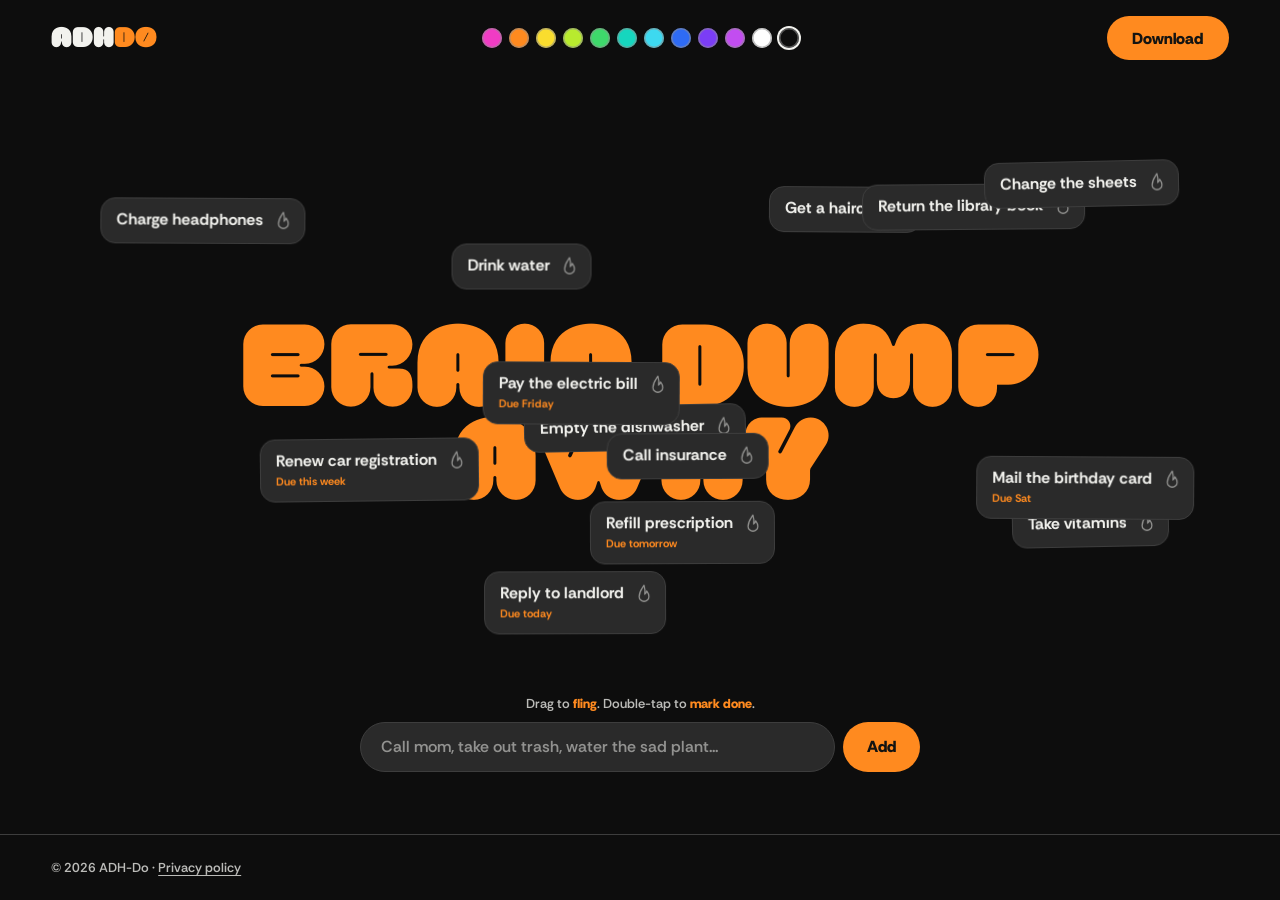
==== index.html @ 982f2836 "Add files via upload" ====
<!doctype html><html lang="en"><head><meta charset="utf-8"><meta name="viewport" content="width=device-width, initial-scale=1, maximum-scale=1"><title>ADH-Do. Your brain, floating by</title><meta name="description" content="the to-do app for brains that don't. Tap a task to do it, fling the rest, add your own."><link rel="preconnect" href="https://fonts.googleapis.com"><link rel="preconnect" href="https://fonts.gstatic.com" crossorigin><link href="https://fonts.googleapis.com/css2?family=Rethink+Sans:wght@500;600;700;800&display=swap" rel="stylesheet"><style>
:root{
  /* vocabulary */
  --c-magenta:#F03CC4;
  --c-gold:#FADD2E;
  --c-teal:#16D6BE;
  --c-lime:#B8EB2E;
  --c-aqua:#3DD9F0;
  --c-blue:#2E6BF5;
  --c-tangerine:#FF8A1F;
  --c-violet:#7B3DF5;
  --c-green:#3ED96B;
  --c-orchid:#C24DF0;
  --c-white:#FFFFFF;
  --c-black:#0D0D0D;
  /* base inks: the deep tone of each base hue (light ink = dark base) */
  --ink-magenta:#5A0E47;
  --ink-tangerine:#5C2E05;
  --ink-gold:#5C4D05;
  --ink-lime:#3D5208;
  --ink-green:#0C4A21;
  --ink-teal:#07473F;
  --ink-aqua:#0A4854;
  --ink-blue:#EAF0FF;
  --ink-violet:#F0EAFF;
  --ink-orchid:#43105E;
  --ink-white:#191917;
  --ink-black:#F2F2EE;
  /* fixed */
  --on-accent-dark:#141412;
  --on-accent-light:#F5F5F0;
  --urgent-on-dark:#FF9A6A;
  --urgent-on-light:#D96A3B;
}

@font-face{font-family:'Roena';src:url([data-uri]) format('woff2');font-weight:400;font-display:swap}
:root{
  --base:#0C0C0C; --text:#F2F2EE; --card:#131312; --muted:#84847F; --faint:#5C5C58;
  --line:#232322; --accent:#B287E0; --accent-ink:#141412;
  --tag-quick:#6CC7C7; --tag-money:#F5C16C; --tag-life:#B8C76C; --tag-someday:#C787DE; --tag-health:#F5A6C7;
  --roena:'Roena',system-ui,sans-serif; --sans:'Rethink Sans',system-ui,sans-serif;
  --edge:clamp(16px,4vw,54px);
}
*{box-sizing:border-box;margin:0;padding:0}
html{scroll-behavior:smooth}
body{font-family:var(--sans);background:var(--base);color:var(--text);-webkit-font-smoothing:antialiased;
  transition:background .45s ease,color .45s ease;overflow-x:hidden}
a{color:inherit;text-decoration:none}
button{font-family:inherit;cursor:pointer}
.roena{font-family:var(--roena);line-height:.84;letter-spacing:.005em}

/* nav */
nav{position:sticky;top:0;z-index:60;background:var(--base);transition:background .45s ease;
  display:flex;align-items:center;gap:12px;padding:13px var(--edge);border-bottom:1px solid var(--line)}
.bar-left{flex:1 1 0;display:flex;justify-content:flex-start;min-width:0}
.wm{font-family:var(--roena);font-size:clamp(24px,3vw,30px);color:var(--text);line-height:1}
.wm .do{color:var(--accent)}
.navlink{font-weight:700;font-size:15px;color:var(--text);opacity:.62;transition:opacity .15s,color .15s}
.navlink:hover{opacity:1}
.navlink.active{opacity:1;color:var(--accent)}
.nav-right{flex:1 1 0;display:flex;align-items:center;gap:14px;justify-content:flex-end}
#themebar{flex:0 0 auto;display:flex;align-items:center;gap:7px;flex-wrap:wrap;justify-content:center}
.swatch{width:20px;height:20px;border-radius:50%;border:none;position:relative;padding:0;
  box-shadow:inset 0 0 0 1.6px rgba(140,140,140,.55);transition:transform .12s}
.swatch:hover{transform:scale(1.18)}
.swatch:focus-visible{outline:2px solid var(--text);outline-offset:2px}
.swatch.sel{box-shadow:inset 0 0 0 1.6px rgba(140,140,140,.55),0 0 0 2px var(--text)}

/* buttons */
.btn{display:inline-flex;align-items:center;gap:.5em;background:var(--accent);color:var(--accent-ink);
  font-weight:800;font-size:clamp(15px,1.6vw,18px);border:none;border-radius:999px;padding:.82em 1.6em;
  transition:transform .12s,background .45s,color .45s}
.btn:hover{transform:scale(1.04)} .btn:active{transform:scale(.97)}
.btn:focus-visible{outline:3px solid var(--text);outline-offset:3px}
.btn.ghost{background:transparent;color:var(--text);border:2px solid var(--line)}
.btn.ghost:hover{border-color:var(--accent);color:var(--accent)}
.nav-cta{padding:.72em 1.6em;font-size:16px}

/* footer */
footer{border-top:1px solid var(--line);padding:24px var(--edge);display:flex;justify-content:space-between;
  align-items:center;gap:12px;flex-wrap:wrap;color:var(--muted)}
footer .wm{font-size:24px}
footer .tiny{font-size:13px;font-weight:600}

/* home top bar (no nav on the homescreen) */
.home-top{position:absolute;top:0;left:0;right:0;z-index:40;display:flex;align-items:center;
  gap:12px;padding:16px var(--edge);pointer-events:none}
.home-top .wm,.home-top a,.home-top button,.home-top #themebar{pointer-events:auto}
.home-right{flex:1 1 0;display:flex;align-items:center;gap:14px;justify-content:flex-end}
@media(max-width:640px){
  nav,.home-top{flex-wrap:wrap}
  nav #themebar,.home-top #themebar{order:3;flex-basis:100%;justify-content:center;margin-top:10px}
  .bar-left,.nav-right,.home-right{flex:1 1 auto}
}

/* ============ SEA ============ */
.rink{position:relative;height:100svh;min-height:520px;overflow:hidden}

.hint{position:absolute;top:clamp(24px,7vh,74px);left:0;right:0;z-index:10;text-align:center;padding:0 var(--edge);
  pointer-events:none;transition:opacity .55s}
.hint .big{font-family:var(--roena);color:var(--text);font-size:clamp(30px,6vw,64px);line-height:.9}
.hint .big em{font-style:normal;color:var(--accent)}
.hint .small{margin-top:.7em;font-weight:600;font-size:clamp(14px,2vw,18px);color:var(--muted)}
.hint.gone{opacity:0}
.stream{position:absolute;inset:0;z-index:5}
.card{position:absolute;top:0;left:0;display:inline-flex;align-items:flex-start;gap:10px;max-width:min(270px,68vw);
  padding:12px 14px 13px 15px;border-radius:15px;background:var(--card);color:var(--text);text-align:left;border:1.5px solid var(--line);
  touch-action:none;will-change:transform;user-select:none;cursor:grab;transition:background .45s,color .45s,border-color .45s}
.card:active{cursor:grabbing}
.card .body{display:flex;flex-direction:column;gap:3px;min-width:0}
.card .ct{font-weight:700;font-size:clamp(14px,1.7vw,16px);line-height:1.18}
.card .due{font-weight:700;font-size:11px;color:var(--accent);transition:color .45s}
.card .flame{flex:0 0 auto;width:20px;height:20px;margin:-1px -3px 0 0;padding:1px;border:none;background:none;border-radius:7px;
  color:var(--faint);cursor:pointer;touch-action:auto;transition:color .25s,transform .15s}
.card .flame svg{width:100%;height:100%;display:block}
.card .flame .fl{display:none}
.card .flame:hover{transform:scale(1.15)}
.card .flame:focus-visible{outline:2px solid var(--text);outline-offset:2px}
.card.urgent{border-width:2px;animation:shimmer 2.4s ease-in-out infinite}
.card.urgent .flame{color:var(--accent)}
.card.urgent .flame .fl{display:block}
.card.urgent .flame .ol{display:none}
@keyframes shimmer{0%,100%{border-color:var(--accent)}50%{border-color:var(--accent-hot)}}
.tip{position:fixed;z-index:70;pointer-events:none;background:var(--accent);color:var(--accent-ink);font-weight:800;font-size:13px;
  padding:6px 11px;border-radius:999px;transform:translate(-50%,-100%) scale(.6);opacity:0;animation:tipin 1.5s cubic-bezier(.2,1.4,.35,1) forwards;white-space:nowrap}
.tip.quiet{background:var(--card);color:var(--muted);border:1px solid var(--line);font-weight:700}
@keyframes tipin{0%{transform:translate(-50%,-100%) scale(.6);opacity:0}12%{transform:translate(-50%,-115%) scale(1);opacity:1}70%{opacity:1}100%{transform:translate(-50%,-140%) scale(1);opacity:0}}
@media (prefers-reduced-motion:reduce){.card.urgent{animation:none;border-color:var(--accent)}.tip{animation:none;opacity:1;transform:translate(-50%,-115%)}}
.card.finish{pointer-events:none}
.card.escort{outline:3px solid var(--text)}

.bottom{position:absolute;left:0;right:0;bottom:62px;z-index:20;padding:0 var(--edge);
  background:transparent;display:flex;flex-direction:column;align-items:center;gap:10px}
.teach{font-weight:600;font-size:13px;color:var(--muted);text-align:center}
.teach b{color:var(--accent);font-weight:800}
.adder{display:flex;gap:8px;width:min(560px,100%)}
.adder input{flex:1;border:1px solid var(--line);border-radius:999px;padding:.85em 1.25em;font-family:var(--sans);
  font-weight:600;font-size:16px;background:var(--card);color:var(--text)}
.adder input::placeholder{color:var(--faint)}
.adder input:focus-visible{outline:2px solid var(--accent);outline-offset:2px}
.adder .add{border:none;border-radius:999px;padding:.85em 1.5em;font-weight:800;font-size:16px;background:var(--accent);color:var(--accent-ink)}
.adder .add:hover{transform:scale(1.03)}
.toast{position:absolute;left:50%;bottom:clamp(118px,20vh,176px);transform:translateX(-50%) translateY(10px);z-index:25;
  background:var(--card);color:var(--text);border:1px solid var(--line);font-weight:700;font-size:16px;padding:12px 18px;
  border-radius:15px;border-bottom-left-radius:5px;max-width:80vw;opacity:0;transition:opacity .25s,transform .25s;pointer-events:none;text-align:center}
.toast.show{opacity:1;transform:translateX(-50%) translateY(0)}

/* ============ PAGE HERO / SECTIONS ============ */
.phead{padding:clamp(52px,9vw,120px) var(--edge) clamp(20px,4vw,40px);text-align:center}
.phead .k{font-weight:800;text-transform:uppercase;letter-spacing:.04em;font-size:14px;color:var(--accent)}
.phead h1{font-family:var(--roena);color:var(--text);font-size:clamp(52px,12vw,150px);line-height:.82;margin-top:.14em}
.phead h1 em{font-style:normal;color:var(--accent)}
.phead p{max-width:34ch;margin:1.1em auto 0;font-weight:500;font-size:clamp(17px,2.2vw,24px);line-height:1.4;color:var(--muted)}

/* features */
.feat{max-width:1080px;margin:0 auto;padding:clamp(20px,4vw,40px) var(--edge)}
.frow{display:grid;grid-template-columns:1fr 1fr;gap:clamp(26px,5vw,64px);align-items:center;
  padding:clamp(40px,7vw,90px) 0;border-top:1px solid var(--line)}
.frow:first-child{border-top:none}
.frow.flip .ftext{order:2}
@media(max-width:800px){.frow{grid-template-columns:1fr;gap:26px}.frow.flip .ftext{order:0}}
.fnum{font-family:var(--roena);color:var(--accent);font-size:26px;line-height:1}
.ftext h2{font-family:var(--roena);color:var(--text);font-size:clamp(34px,5.4vw,64px);line-height:.9;margin:.15em 0 .1em}
.ftext p{font-weight:500;font-size:clamp(16px,2vw,21px);line-height:1.45;color:var(--muted);max-width:40ch}
.ftext p b{color:var(--text);font-weight:800}
.fvis{background:var(--card);border:1px solid var(--line);border-radius:22px;padding:clamp(20px,3vw,30px);min-height:230px;
  display:flex;flex-direction:column;justify-content:center;gap:10px;transition:background .45s,border-color .45s}

/* small mock bits reused on features */
.mtask{display:flex;align-items:center;gap:10px;background:var(--base);border:1px solid var(--line);border-radius:13px;padding:11px 13px}
.mtask .b{width:20px;height:20px;border:2.5px solid var(--text);border-radius:6px;flex:0 0 auto;opacity:.7}
.mtask .t{font-weight:700;font-size:15px}
.mtask .tag{margin-left:auto;font-weight:800;font-size:10px;text-transform:uppercase;letter-spacing:.05em;padding:3px 8px;border-radius:999px;color:#141314}
.mskip{font-weight:600;font-size:13px;color:var(--muted)}
.mskip b{color:var(--text)}
.bub{background:var(--base);border:1px solid var(--line);border-radius:16px;border-bottom-left-radius:5px;padding:13px 15px;font-weight:600;font-size:16px}
.chips{display:flex;gap:7px;flex-wrap:wrap}
.chip{display:inline-flex;align-items:center;gap:5px;background:var(--accent);color:var(--accent-ink);font-weight:800;font-size:12px;padding:5px 11px;border-radius:999px}
.mnote{font-weight:700;font-size:14px;color:var(--accent)}
.arrow{color:var(--muted);font-weight:800;text-align:center;font-size:13px}

/* download */
.dl{min-height:calc(100svh - 56px);display:flex;flex-direction:column;align-items:center;justify-content:center;
  text-align:center;padding:clamp(48px,8vw,110px) var(--edge)}
.dl .k{font-weight:800;text-transform:uppercase;letter-spacing:.04em;font-size:14px;color:var(--accent)}
.dl h1{font-family:var(--roena);color:var(--text);font-size:clamp(58px,15vw,240px);line-height:.8;margin:.12em 0}
.dl h1 em{font-style:normal;color:var(--accent)}
.dl p{max-width:32ch;font-weight:500;font-size:clamp(17px,2.3vw,24px);color:var(--muted);line-height:1.4;margin:.4em auto 0}
.stores{display:flex;gap:12px;justify-content:center;flex-wrap:wrap;margin-top:clamp(30px,4vw,44px)}
.store{display:inline-flex;align-items:center;gap:11px;background:var(--text);color:var(--base);border-radius:15px;
  padding:12px 22px;transition:transform .12s}
.store:hover{transform:scale(1.04)}
.store svg{width:26px;height:26px;fill:var(--base)}
.store .l1{font-size:11px;font-weight:600;opacity:.8;display:block;line-height:1.1}
.store .l2{font-size:19px;font-weight:800;line-height:1.05}
.store.beta{background:transparent;color:var(--text);border:2px solid var(--line)}
.store.beta svg{fill:var(--text)}
.req{margin-top:22px;font-weight:600;font-size:14px;color:var(--muted)}

@media (prefers-reduced-motion:reduce){*{scroll-behavior:auto}.card{transition:none}}


/* big fun line behind the sea */
.hero-line{position:absolute;left:50%;top:50%;transform:translate(-50%,-52%);z-index:2;pointer-events:none;text-align:center;
  font-family:var(--roena);color:var(--accent);font-size:clamp(52px,9.6vw,164px);line-height:.76;letter-spacing:.005em;
  width:84%;transition:opacity .22s ease,color .45s}
.hero-line.swap{opacity:0}
@media(max-width:640px){.hero-line{width:94%;top:44%}}

.swatch{animation:swin .22s cubic-bezier(.2,1.3,.4,1) both}
.swatch.acc{width:26px;height:26px}
@keyframes swin{from{transform:scale(.4);opacity:0}}
@media (prefers-reduced-motion:reduce){.swatch{animation:none}}
.foot-link{color:var(--muted);text-decoration:underline;text-underline-offset:3px}.foot-link:hover{color:var(--accent)}

.legal{max-width:720px;margin:0 auto;padding:clamp(20px,4vw,40px) var(--edge) clamp(60px,8vw,110px)}
.legal h1{font-family:var(--roena);color:var(--text);font-size:clamp(40px,8vw,96px);line-height:.85;margin:.2em 0 .25em}
.legal .eff{font-weight:600;font-size:14px;color:var(--muted);margin-bottom:28px}
.legal h2{font-weight:800;font-size:clamp(19px,2.4vw,24px);margin:34px 0 10px;color:var(--text)}
.legal p,.legal li{font-weight:500;font-size:clamp(16px,1.9vw,18px);line-height:1.55;color:var(--text)}
.legal p{margin:0 0 12px}.legal ul{margin:0 0 12px 1.2em}.legal li{margin-bottom:6px}
.legal .note{background:var(--card);border:1px solid var(--line);border-radius:14px;padding:14px 16px;font-size:15px;color:var(--muted);margin-bottom:24px}
.legal a{color:var(--accent);text-decoration:underline;text-underline-offset:3px}

/* done: strikethrough, dimmed, and it falls into the pile */
.card.done{opacity:.55;cursor:grab;animation:none;border-width:1.5px;border-color:var(--line)}
.card.done .ct{text-decoration:line-through;text-decoration-thickness:2px}
.card.done .due,.card.done .flame{display:none}
/* urgent blaze: the app's licks, drawn live off the top edge */
.blaze{position:absolute;left:0;top:-80px;width:100%;height:80px;pointer-events:none;overflow:hidden;z-index:-1}
</style></head><body data-page="sea"><div class="home-top"><div class="bar-left"><a class="wm" href="index.html" aria-label="ADH-Do">ADH<span class="do">Do</span></a></div><div id="themebar" aria-label="pick a theme"></div><div class="home-right"><a class="btn nav-cta" href="https://apps.apple.com/app/idXXXXXXXXXX" data-todo="app-store-url" rel="noopener">Download</a></div></div><section class="rink" id="rink"><div class="hero-line" id="heroLine" aria-live="polite"></div><div class="stream" id="stream" aria-label="a stream of floating tasks; tap one to complete it or add your own below"></div><div class="toast" id="toast"></div><div class="bottom"><p class="teach">Drag to <b>fling</b>. Double-tap to <b>mark done</b>.</p><div class="adder"><input id="addbox" type="text" maxlength="60" placeholder="Call mom, take out trash, water the sad plant..." aria-label="brain dump: type one or several tasks"><button class="add" id="addbtn" type="button">Add</button></div></div></section><footer><span class="tiny">© 2026 ADH-Do · <a class="foot-link" href="privacy.html">Privacy policy</a></span></footer><script>
(function(){
  var DP=[
    {id:'magenta',hex:'F03CC4',ink:'5A0E47',accents:[['gold','FADD2E'],['teal','16D6BE'],['lime','B8EB2E'],['aqua','3DD9F0'],['blue','2E6BF5'],['tangerine','FF8A1F']]},
    {id:'tangerine',hex:'FF8A1F',ink:'5C2E05',accents:[['aqua','3DD9F0'],['violet','7B3DF5'],['gold','FADD2E'],['teal','16D6BE'],['magenta','F03CC4'],['blue','2E6BF5']]},
    {id:'gold',hex:'FADD2E',ink:'5C4D05',accents:[['violet','7B3DF5'],['magenta','F03CC4'],['blue','2E6BF5'],['teal','16D6BE'],['aqua','3DD9F0'],['tangerine','FF8A1F']]},
    {id:'lime',hex:'B8EB2E',ink:'3D5208',accents:[['violet','7B3DF5'],['magenta','F03CC4'],['blue','2E6BF5'],['teal','16D6BE'],['aqua','3DD9F0'],['tangerine','FF8A1F']]},
    {id:'green',hex:'3ED96B',ink:'0C4A21',accents:[['magenta','F03CC4'],['violet','7B3DF5'],['gold','FADD2E'],['blue','2E6BF5'],['tangerine','FF8A1F'],['aqua','3DD9F0']]},
    {id:'teal',hex:'16D6BE',ink:'07473F',accents:[['magenta','F03CC4'],['violet','7B3DF5'],['tangerine','FF8A1F'],['gold','FADD2E'],['lime','B8EB2E'],['blue','2E6BF5']]},
    {id:'aqua',hex:'3DD9F0',ink:'0A4854',accents:[['magenta','F03CC4'],['violet','7B3DF5'],['tangerine','FF8A1F'],['gold','FADD2E'],['lime','B8EB2E'],['blue','2E6BF5']]},
    {id:'blue',hex:'2E6BF5',ink:'EAF0FF',accents:[['gold','FADD2E'],['lime','B8EB2E'],['teal','16D6BE'],['magenta','F03CC4'],['tangerine','FF8A1F'],['aqua','3DD9F0']]},
    {id:'violet',hex:'7B3DF5',ink:'F0EAFF',accents:[['lime','B8EB2E'],['gold','FADD2E'],['teal','16D6BE'],['magenta','F03CC4'],['tangerine','FF8A1F'],['aqua','3DD9F0']]},
    {id:'orchid',hex:'C24DF0',ink:'43105E',accents:[['gold','FADD2E'],['teal','16D6BE'],['lime','B8EB2E'],['aqua','3DD9F0'],['blue','2E6BF5'],['tangerine','FF8A1F']]},
    {id:'white',hex:'FFFFFF',ink:'191917',accents:[['black','0D0D0D'],['magenta','F03CC4'],['tangerine','FF8A1F'],['gold','FADD2E'],['lime','B8EB2E'],['green','3ED96B'],['teal','16D6BE'],['aqua','3DD9F0'],['blue','2E6BF5'],['violet','7B3DF5'],['orchid','C24DF0']]},
    {id:'black',hex:'0D0D0D',ink:'F2F2EE',accents:[['white','FFFFFF'],['magenta','F03CC4'],['tangerine','FF8A1F'],['gold','FADD2E'],['lime','B8EB2E'],['green','3ED96B'],['teal','16D6BE'],['aqua','3DD9F0'],['blue','2E6BF5'],['violet','7B3DF5'],['orchid','C24DF0']]}
  ];
  window.ADHDO_DP=DP;
  function rgb(h){return {r:parseInt(h.slice(0,2),16),g:parseInt(h.slice(2,4),16),b:parseInt(h.slice(4,6),16)};}
  function hex(c){return '#'+[c.r,c.g,c.b].map(function(v){v=Math.round(Math.max(0,Math.min(255,v)));return (v<16?'0':'')+v.toString(16);}).join('');}
  function mix(a,b,t){return {r:a.r+(b.r-a.r)*t,g:a.g+(b.g-a.g)*t,b:a.b+(b.b-a.b)*t};}
  function lum(c){return (0.299*c.r+0.587*c.g+0.114*c.b)/255;}
  var WHITE={r:255,g:255,b:255}, cur={b:0,a:0}, stage='base';
  function apply(bi,ai){
    var b=DP[bi]||DP[0]; bi=DP.indexOf(b); var a=b.accents[ai]||b.accents[0]; ai=b.accents.indexOf(a);
    var base=rgb(b.hex), ink=rgb(b.ink), acc=rgb(a[1]), dark=lum(ink)>0.5;
    if(!dark) base=mix(base,WHITE,0.06);
    var paper=!dark&&lum(base)>0.86;
    var card = dark?mix(base,WHITE,0.12) : paper?mix(base,ink,0.055) : mix(base,WHITE,0.60);
    var line = dark?mix(base,WHITE,0.20) : paper?mix(base,ink,0.11) : mix(base,ink,0.16);
    var r=document.documentElement.style;
    r.setProperty('--base',hex(base)); r.setProperty('--text',hex(ink)); r.setProperty('--card',hex(card)); r.setProperty('--line',hex(line));
    r.setProperty('--muted',hex(mix(base,ink,0.76))); r.setProperty('--faint',hex(mix(base,ink,0.58)));
    r.setProperty('--accent','#'+a[1]); r.setProperty('--accent-ink', lum(acc)>0.62?'#141412':'#F5F5F0');
    r.setProperty('--urgent', dark?'#FF9A6A':'#D96A3B'); r.setProperty('--accent-hot',hex(mix(acc,WHITE,0.5))); r.setProperty('--accent-deep',hex(mix(acc,{r:0,g:0,b:0},0.3)));
    cur={b:bi,a:ai}; window.ADHDO_theme=cur;
  }
  function save(){ try{localStorage.setItem('adhdo.dp',cur.b+'.'+cur.a);}catch(e){} }
  function parse(s){ var p=(s||'').split('.'); return p.length===2&&p[0]!==''?[+p[0]||0,+p[1]||0]:null; }
  // a chosen palette sticks; otherwise the homescreen shuffles on every load
  // and the inner pages follow whatever the homescreen landed on this visit
  var sel=null; try{sel=parse(localStorage.getItem('adhdo.dp'));}catch(e){}
  if(!sel){
    var isHome=document.body&&document.body.getAttribute('data-page')==='sea', ss=null;
    try{ss=parse(sessionStorage.getItem('adhdo.dp.sess'));}catch(e){}
    if(isHome||!ss){ var rb=Math.floor(Math.random()*DP.length), ra=Math.floor(Math.random()*DP[rb].accents.length); ss=[rb,ra];
      try{sessionStorage.setItem('adhdo.dp.sess',rb+'.'+ra);}catch(e){} }
    sel=ss;
  }
  apply(sel[0],sel[1]);

  function sw(bg,dot,label,sel){ var el=document.createElement('button'); el.className='swatch'+(sel?' sel':''); el.type='button';
    el.setAttribute('aria-label',label); el.style.background=bg; el.style.setProperty('--sa',dot); return el; }
  // two beats in one row: the 12 bases, then the chosen base's accents, then back
  function render(){
    var bar=document.getElementById('themebar'); if(!bar)return;
    bar.innerHTML='';
    if(stage==='base'){
      DP.forEach(function(b,i){
        var el=sw('#'+b.hex,'#'+b.hex,'base: '+b.id,i===cur.b);
        el.addEventListener('click',function(){ apply(i,0); save(); stage='accent'; render(); });
        bar.appendChild(el); });
    } else {
      var b=DP[cur.b];
      b.accents.forEach(function(a,i){
        var el=sw('#'+a[1],'#'+a[1],'accent: '+a[0],i===cur.a); el.classList.add('acc');
        el.addEventListener('click',function(){ apply(cur.b,i); save(); stage='base'; render(); });
        bar.appendChild(el); });
    }
  }
  render(); window.addEventListener('load',render);
  window.ADHDO_apply=apply;
})();
</script><script>
(function(){
  var reduce=window.matchMedia('(prefers-reduced-motion: reduce)').matches;
  var FLAME_PATH='M12 1.5C9 6.5 5.5 9.5 5.5 16.5a6.5 6.5 0 0 0 13 0c0-3.5-1.7-5.5-3-7.3-.3 2-1.3 3.4-2.5 4.2.6-4 .2-7.8-1-11.9z';
  var FLAME='<svg class="ol" viewBox="0 0 24 24" aria-hidden="true"><path d="M12 1.5C9 6.5 5.5 9.5 5.5 16.5a6.5 6.5 0 0 0 13 0c0-3.5-1.7-5.5-3-7.3-.3 2-1.3 3.4-2.5 4.2.6-4 .2-7.8-1-11.9z" fill="none" stroke="currentColor" stroke-width="1.7" stroke-linejoin="round"/></svg><svg class="fl" viewBox="0 0 24 24" aria-hidden="true"><path fill-rule="evenodd" d="M12 1.5C9 6.5 5.5 9.5 5.5 16.5a6.5 6.5 0 0 0 13 0c0-3.5-1.7-5.5-3-7.3-.3 2-1.3 3.4-2.5 4.2.6-4 .2-7.8-1-11.9z M12 14.6c-1.4 1.7-2.8 3.1-2.8 4.8a2.8 2.8 0 0 0 5.6 0c0-1.6-1.2-3-2.8-4.8z" fill="currentColor"/></svg>';
  // [text, due, flame] — flame: 0 none · 1 grayed (tap to light) · 2 lit
  var SEEDS=[
    ["Call the dentist","",0],["Pay the electric bill","friday",1],
    ["Pick up dry cleaning","",0],["Renew car registration","this week",1],
    ["Book the vet appointment","",0],["Submit expense report","today",2],
    ["Empty the dishwasher","",0],["Do a load of laundry","",0],
    ["Mail the birthday card","sat",0],["Return the package","monday",1],
    ["Reply to landlord","today",1],["Refill prescription","tomorrow",1],
    ["Take vitamins","",0],["Drink water","",0],
    ["Schedule oil change","",0],["Finish the report","this week",1],
    ["Clean out the fridge","",0],["Sort the mail","",0],
    ["Get a haircut","",0],["Call insurance","",0],
    ["Buy groceries","",0],["Change the sheets","",0],
    ["Charge headphones","",0],["Call the plumber","",0],
    ["Pay rent","the 1st",2],
    ["Return the library book","",0],["Find the other sock","",0]
  ];

  var stream=document.getElementById('stream'), toastEl=document.getElementById('toast'), rink=document.getElementById('rink');
  var W=0,H=0,topPad=90,botPad=150;
  function measure(){var r=rink.getBoundingClientRect();W=r.width;H=r.height;topPad=Math.min(H*0.2,130);botPad=Math.min(H*0.26,180);}
  function sizeRink(){var nv=document.querySelector('nav'),ft=document.querySelector('footer');var nh=(nv?nv.offsetHeight:0)+(ft?ft.offsetHeight:0);rink.style.height=Math.max(520,window.innerHeight-nh)+'px';measure();}
  window.addEventListener('resize',sizeRink);
  var CURRENT=reduce?0:20, cards=[];   // the app's gentle rightward current
  function rnd(a,b){return a+Math.random()*(b-a);}

  var DAYS=['monday','tuesday','wednesday','thursday','friday','saturday','sunday','mon','tue','tues','wed','thu','thur','thurs','fri','sat','sun'];
  function dueText(d){ return DAYS.indexOf(d)>=0 ? d.charAt(0).toUpperCase()+d.slice(1) : d; }

  function makeCard(text,opts){opts=opts||{};
    var el=document.createElement('div'); el.className='card'+(opts.flame===2?' urgent':'');
    el.setAttribute('role','listitem'); el.setAttribute('aria-label','task: '+text+(opts.due?', due '+opts.due:''));
    var body='<span class="body"><span class="ct"></span>'+(opts.due?'<span class="due"></span>':'')+'</span>';
    var fl='<button class="flame" type="button" aria-label="mark urgent" aria-pressed="'+(opts.flame===2)+'">'+FLAME+'</button>';
    el.innerHTML=body+fl;
    el.querySelector('.ct').textContent=text;
    if(opts.due) el.querySelector('.due').textContent='Due '+dueText(opts.due);
    stream.appendChild(el); var w=el.offsetWidth,h=el.offsetHeight;
    var c={el:el,text:text,due:opts.due||'',w:w,h:h,done:false,grabbed:false,escortTo:null,
      x:opts.x!=null?opts.x:rnd(20,Math.max(40,W-w-20)),
      y:opts.y!=null?opts.y:rnd(topPad,Math.max(topPad+10,H-botPad-h)),
      dx:CURRENT+rnd(-6,16), dy:0, seed:Math.random()*1000,
      vx:0,vy:0,ang:rnd(-5,5),angVel:0,lastTap:0};
    c.vx=opts.vx!=null?opts.vx:c.dx; c.vy=opts.vy!=null?opts.vy:rnd(-10,10);
    cards.push(c); draw(c); attach(c);
    if(opts.flame===2) blaze(c);
    var f=el.querySelector('.flame');
    if(f){ f.addEventListener('pointerdown',function(e){e.stopPropagation();});
      f.addEventListener('click',function(e){e.stopPropagation(); var on=!el.classList.contains('urgent');
        el.classList.toggle('urgent',on); f.setAttribute('aria-pressed',on);
        if(on)blaze(c); else unblaze(c);
        var r=f.getBoundingClientRect(), x=r.left+r.width/2, y=r.top;
        if(on){ tipAt(x,y,'Marked urgent!'); sparkAt(x,y+r.height/2); } else { tipAt(x,y,'Not urgent',true); } }); }
    if(!reduce&&el.animate){ try{
      if(opts.pop) el.animate([{transform:'scale(.35)',opacity:0},{transform:'scale(1)',opacity:1}],{duration:360,easing:'cubic-bezier(.2,1.4,.35,1)',composite:'add'});
      else if(opts.fade!=null) el.animate([{opacity:0,transform:'translateY(10px)'},{opacity:1,transform:'translateY(0)'}],{duration:700,delay:opts.fade,easing:'ease-out',fill:'backwards',composite:'add'});
    }catch(e){} }
    return c;}
  function draw(c){c.el.style.transform='translate('+c.x+'px,'+c.y+'px) rotate('+c.ang+'deg)';}

  var last=performance.now();
  function loop(now){var dt=Math.min((now-last)/1000,.05);last=now;var keep=Math.pow(0.55,dt);
    for(var i=0;i<cards.length;i++){var c=cards[i];if(c.gone)continue;
      if(c.blz&&!reduce)drawBlaze(c,now);
      if(c.grabbed)continue;
      if(c.done){ // gravity: it falls, bounces once, and rests in the pile
        c.vy+=1500*dt; c.x+=c.vx*dt; c.y+=c.vy*dt; c.vx*=Math.pow(0.12,dt);
        if(c.x>W-c.w-6){c.x=W-c.w-6;c.vx=-Math.abs(c.vx)*0.4;} if(c.x<6){c.x=6;c.vx=Math.abs(c.vx)*0.4;}
        if(c.y>=c.groundY){ c.y=c.groundY; if(Math.abs(c.vy)>80){c.vy=-c.vy*0.32;} else {c.vy=0;c.vx=0;c.resting=true;} }
        c.ang+=(c.restAng-c.ang)*Math.min(1,5*dt); draw(c); continue; }
      if(c.escortTo){c.x+=(c.escortTo.x-c.x)*Math.min(1,8*dt);c.y+=(c.escortTo.y-c.y)*Math.min(1,8*dt);c.ang+=(0-c.ang)*Math.min(1,8*dt);draw(c);continue;}
      c.x+=c.vx*dt;c.y+=c.vy*dt;c.ang+=c.angVel*dt;
      // a fling decays back onto the current; slow pucks ride it off the right edge and re-enter left
      c.vx=c.dx+(c.vx-c.dx)*keep; c.vy=c.dy+(c.vy-c.dy)*keep; c.angVel*=keep; c.ang*=Math.pow(0.4,dt);
      if(!reduce&&Math.abs(c.vy)<8&&Math.abs(c.vx-c.dx)<8){ c.vy+=Math.sin(now*0.0011+c.seed)*6*dt; }
      var minY=topPad,maxY=H-botPad-c.h;if(maxY<minY)maxY=minY;
      if(c.y<minY){c.y=minY;c.vy=Math.abs(c.vy)*0.6;}
      if(c.y>maxY){c.y=maxY;c.vy=-Math.abs(c.vy)*0.6;}
      if(c.x>W+8)c.x=-c.w-8; if(c.x<-c.w-8)c.x=W+8;
      draw(c);}
    requestAnimationFrame(loop);}

  function attach(c){var el=c.el,dX,dY,dT,ox,oy,lX,lY,lT,vx,vy,moved;
    el.addEventListener('pointerdown',function(e){if(c.gone)return;el.setPointerCapture(e.pointerId);c.resting=false;
      c.grabbed=true;c.escortTo=null;c.vx=0;c.vy=0;c.angVel=0;moved=false;
      var r=rink.getBoundingClientRect();dX=e.clientX;dY=e.clientY;dT=performance.now();
      ox=(e.clientX-r.left)-c.x;oy=(e.clientY-r.top)-c.y;lX=e.clientX;lY=e.clientY;lT=dT;vx=0;vy=0;});
    el.addEventListener('pointermove',function(e){if(!c.grabbed)return;var r=rink.getBoundingClientRect();
      c.x=(e.clientX-r.left)-ox;c.y=(e.clientY-r.top)-oy;
      if(Math.abs(e.clientX-dX)>5||Math.abs(e.clientY-dY)>5)moved=true;
      var t=performance.now(),d=Math.max(1,t-lT);vx=(e.clientX-lX)/d*1000;vy=(e.clientY-lY)/d*1000;lX=e.clientX;lY=e.clientY;lT=t;draw(c);});
    function up(){if(!c.grabbed)return;c.grabbed=false;var t=performance.now(),dt=t-dT;
      if(!moved&&dt<300){ if(c.lastTap&&t-c.lastTap<360){c.lastTap=0;complete(c);} else c.lastTap=t; if(!c.done){c.vx=c.dx;c.vy=c.dy;} return; }
      var cap=1600,m=Math.hypot(vx,vy);if(m>cap){vx*=cap/m;vy*=cap/m;}
      c.vx=vx;c.vy=vy;c.angVel=vx*0.003;}
    el.addEventListener('pointerup',up);el.addEventListener('pointercancel',up);}

  // double-tap: mark done. strike it through and let it fall to the pile
  function complete(c){ if(c.done||c.gone)return; c.done=true; c.resting=false; c.lastTap=0;
    c.el.classList.add('done'); c.el.classList.remove('urgent'); unblaze(c);
    var maxY=H-c.h-1, n=0, cx=c.x+c.w/2;
    cards.forEach(function(o){ if(o!==c&&o.done&&!o.gone&&o.resting&&Math.abs((o.x+o.w/2)-cx)<Math.min(o.w,c.w)*0.7) n++; });
    c.groundY=maxY-n*c.h*0.5; c.restAng=rnd(-9,9); c.vy=Math.max(c.vy,40);
    var pile=cards.filter(function(o){return o.done&&!o.gone;});
    if(pile.length>8){ var old=pile[0]; old.gone=true;
      old.el.animate([{opacity:.55},{opacity:0}],{duration:400}).onfinish=function(){old.el.remove();cards=cards.filter(function(x){return x!==old;});}; }
    replenish(); }
  // UrgentBlaze, exactly as the app draws it: three layers of licks (deep / accent / hot) plus sparse embers.
  // licks sit 14px in from each side so none meet the rounded corners; the pitch is fixed so spacing matches on every card.
  var NS='http://www.w3.org/2000/svg', PITCH=24, INSET=14;
  function licks(t,w,top,height,phase,speed,stagger,slim){ slim=slim||1;
    var span=Math.max(0,w-INSET*2), count=Math.max(2,Math.floor(span/PITCH)), start=INSET+(span-count*PITCH)/2, ts=t*speed, d='';
    for(var i=0;i<count;i++){ var cx=start+PITCH*((i+stagger)/1)/1; cx=start+PITCH*(i+0.5)+(stagger-0.5)*PITCH*0.6;
      var seed=Math.abs(Math.sin(i*12.9898+phase));
      var flick=0.62+0.24*Math.sin(ts*(4.6+seed*2.4)+i*2.1+phase)+0.14*Math.sin(ts*(8.3+seed)+i*4.7);
      var h=height*(0.5+0.55*seed)*flick, lw=(11+8*Math.abs(Math.sin(i*5.7+phase)))*slim;
      var sway=Math.sin(ts*2.1+i*1.3+phase)*(2+2.5*h/Math.max(height,1)), base=top+10;
      d+='M'+(cx-lw/2).toFixed(1)+' '+base+'Q'+(cx-lw*0.12).toFixed(1)+' '+(top-h*0.38).toFixed(1)+' '+(cx+sway).toFixed(1)+' '+(top-h).toFixed(1)
        +'Q'+(cx+lw*0.14).toFixed(1)+' '+(top-h*0.32).toFixed(1)+' '+(cx+lw/2).toFixed(1)+' '+base+'Z'; }
    return d; }
  function blaze(c){ if(c.blz)return; var w=c.w, svg=document.createElementNS(NS,'svg'); svg.setAttribute('class','blaze'); svg.setAttribute('viewBox','0 0 '+w+' 80');
    var deep=document.createElementNS(NS,'path'); deep.style.fill='var(--accent-deep)'; deep.style.opacity='.5';
    var a=document.createElementNS(NS,'path'); a.style.fill='var(--accent)'; a.style.opacity='.95';
    var h=document.createElementNS(NS,'path'); h.style.fill='var(--accent-hot)'; h.style.opacity='.95';
    var em=[]; for(var k=0;k<3;k++){ var e=document.createElementNS(NS,'circle'); e.style.fill='var(--accent-hot)'; svg.appendChild(e); em.push(e); }
    svg.appendChild(deep); svg.appendChild(a); svg.appendChild(h);
    c.blz={svg:svg,deep:deep,a:a,h:h,em:em,w:w,seed:Math.random()}; c.el.insertBefore(svg,c.el.firstChild); if(reduce)drawBlaze(c,0); }
  function unblaze(c){ if(!c.blz)return; c.blz.svg.remove(); c.blz=null; }
  function drawBlaze(c,now){ var b=c.blz, t=now/1000*(0.88+0.24*b.seed)+b.seed*137, top=80, w=b.w, H=24;
    b.deep.setAttribute('d',licks(t,w,top,H*1.1,0.9,0.8,0.15));
    b.a.setAttribute('d',licks(t,w,top,H,3.1,1.0,0.5));
    b.h.setAttribute('d',licks(t,w,top,H*0.55,3.1,1.0,0.5,0.55));
    for(var k=0;k<3;k++){ var fk=k+20, sd=Math.abs(Math.sin(fk*127.1)*43758.55)%1, pr=(t*(0.5+sd*0.35)+sd*7)%1;
      var ex=18+(w-36)*(Math.abs(Math.sin(fk*78.23))%1)+Math.sin(t*2.2+fk)*8*pr, ey=top-8-pr*52, rr=1.4*(1-pr)+0.5;
      b.em[k].setAttribute('cx',ex.toFixed(1)); b.em[k].setAttribute('cy',ey.toFixed(1)); b.em[k].setAttribute('r',rr.toFixed(2)); b.em[k].style.opacity=((1-pr)*0.85).toFixed(2); } }

  // a little accent tooltip that pops off the flame, and a puff of sparks
  function tipAt(x,y,text,quiet){ var t=document.createElement('div'); t.className='tip'+(quiet?' quiet':''); t.textContent=text;
    t.style.left=x+'px'; t.style.top=(y-6)+'px'; document.body.appendChild(t); setTimeout(function(){t.remove();},1600); }
  function sparkAt(x,y){ if(reduce)return;
    for(var i=0;i<10;i++){ var d=document.createElement('span'), s=4+Math.random()*5;
      d.style.cssText='position:fixed;z-index:69;pointer-events:none;border-radius:2px;left:'+x+'px;top:'+y+'px;width:'+s+'px;height:'+s+'px;background:'+(i%3?'var(--accent)':'var(--accent-hot)')+';';
      document.body.appendChild(d); var a=Math.random()*Math.PI*2, dist=26+Math.random()*44;
      d.animate([{transform:'translate(-50%,-50%)',opacity:1},{transform:'translate('+(Math.cos(a)*dist-50)+'%,'+(Math.sin(a)*dist-50)+'%) translate('+Math.cos(a)*dist+'px,'+(Math.sin(a)*dist+12)+'px)',opacity:0}],
        {duration:520+Math.random()*260,easing:'cubic-bezier(.2,.7,.3,1)'}).onfinish=function(){this.effect.target.remove();}; } }

  var pool=SEEDS.slice();
  function nextSeed(){if(!pool.length)pool=SEEDS.slice();return pool.splice(Math.floor(Math.random()*pool.length),1)[0];}
  // a new one drifts in where there's room, not from the wings
  function replenish(){var open=cards.filter(function(c){return !c.done;}).length;
    if(open<10){var s=nextSeed();makeCard(s[0],{due:s[1],flame:s[2],fade:200});}}

  // brain dump, parsed locally: split it up, pull out due dates, catch repeats
  var DUE_RX=/\b(today|tonight|tomorrow|this week|next week|monday|tuesday|wednesday|thursday|friday|saturday|sunday|mon|tue|tues|wed|thu|thur|thurs|fri|sat|sun|the \d{1,2}(?:st|nd|rd|th))\b/i;
  var VERB_RX=/^(call|text|email|buy|pay|book|schedule|pick|return|refill|renew|submit|finish|clean|water|take|drink|go|get|send|mail|cancel|charge|change|sort|do|make|start|reply|fix|order|drop|walk|feed|wash|fold|vacuum|write|read|check|update|sign|print|plan|ask|tell|find|look|grab|move|put|set|file|apply|register|research|clear|empty|unload|load|hang|wrap|bake|cook|prep|remember|don'?t|need|have|gotta|i )\b/i;
  function splitAnd(p){ var out=[], cur='', toks=p.split(/\s+(?:and|&)\s+/i);
    toks.forEach(function(tk,i){ if(i===0){cur=tk;return;} if(VERB_RX.test(tk)){out.push(cur);cur=tk;} else {cur+=' and '+tk;} });
    out.push(cur); return out; }
  function parseDump(v){
    var parts=[], out=[];
    v.split(/\n|;|,|\.\s+|\s+then\s+|\s+also\s+/i).forEach(function(p){ splitAnd(p).forEach(function(x){parts.push(x);}); });
    parts.forEach(function(t){
      t=t.trim().replace(/^(i (need|have|want|gotta) to|i need|need to|have to|remember to|don'?t forget to|gotta|also|then|and|to)\s+/i,'').replace(/[.!?]+$/,'').trim();
      if(!t||out.length>=6)return;
      var due='', m=t.match(DUE_RX);
      if(m){ due=m[1].toLowerCase(); t=t.replace(m[0],'').replace(/\s+(by|on|due|before)\s*$/i,'').replace(/\s{2,}/g,' ').trim(); }
      if(!t)return;
      t=t.charAt(0).toUpperCase()+t.slice(1);
      out.push({text:t,due:due});
    });
    return out;}
  function alreadyHave(t){ var k=t.toLowerCase();
    return cards.some(function(c){ if(c.done||!c.text)return false; var e=c.text.toLowerCase();
      return e===k || (k.length>3&&e.indexOf(k)>=0) || (e.length>3&&k.indexOf(e)>=0); }); }
  var addbox=document.getElementById('addbox');
  function addOwn(){var v=(addbox.value||'').trim();if(!v)return;
    var items=parseDump(v), added=[], skipped=[];
    items.forEach(function(it){ (alreadyHave(it.text)?skipped:added).push(it); });
    added.forEach(function(it,i){ setTimeout(function(){
      makeCard(it.text,{due:it.due,flame:1,x:W*0.5-90+rnd(-70,70),y:H-botPad-70,vx:rnd(-40,40),vy:-rnd(120,200),pop:true}); }, i*150); });
    var msg='';
    if(added.length===1&&!skipped.length){ msg='Added to the pile'+(added[0].due?' · due '+dueText(added[0].due):''); }
    else { if(added.length) msg='Added '+added.length+' to the pile';
      if(skipped.length) msg+=(msg?'. ':'')+'Skipped '+skipped.map(function(x){return '"'+x.text+'"';}).join(', ')+' (already on your list)'; }
    if(msg) toast(msg, added.length>1||skipped.length?3600:2400);
    addbox.value='';addbox.focus();}
  document.getElementById('addbtn').addEventListener('click',addOwn);
  addbox.addEventListener('keydown',function(e){if(e.key==='Enter'){e.preventDefault();addOwn();}});


  var tT;function toast(m,ms){toastEl.textContent=m;toastEl.classList.add('show');clearTimeout(tT);tT=setTimeout(function(){toastEl.classList.remove('show');},ms||2400);}

  // one fun line per visit
  var LINES=["Built by ADHD for ADHD","Never forget the eggs again","Part todo list. Part fidget spinner.","The to-do app for brains that don't","Brain dump away"];
  var lineEl=document.getElementById('heroLine'); lineEl.textContent=LINES[Math.floor(Math.random()*LINES.length)];

  var seeded=false;
  function boot(){ sizeRink();
    if(W>4&&H>4){ if(!seeded){ seeded=true; var n=W<560?9:13;
        // already floating when you arrive: spread out, then fade in in place
        for(var i=0;i<n;i++){var s=nextSeed();makeCard(s[0],{due:s[1],flame:s[2],fade:i*55});} }
      requestAnimationFrame(loop); }
    else { requestAnimationFrame(boot); } }
  boot();
  window.addEventListener('load',boot);
})();
</script></body></html>
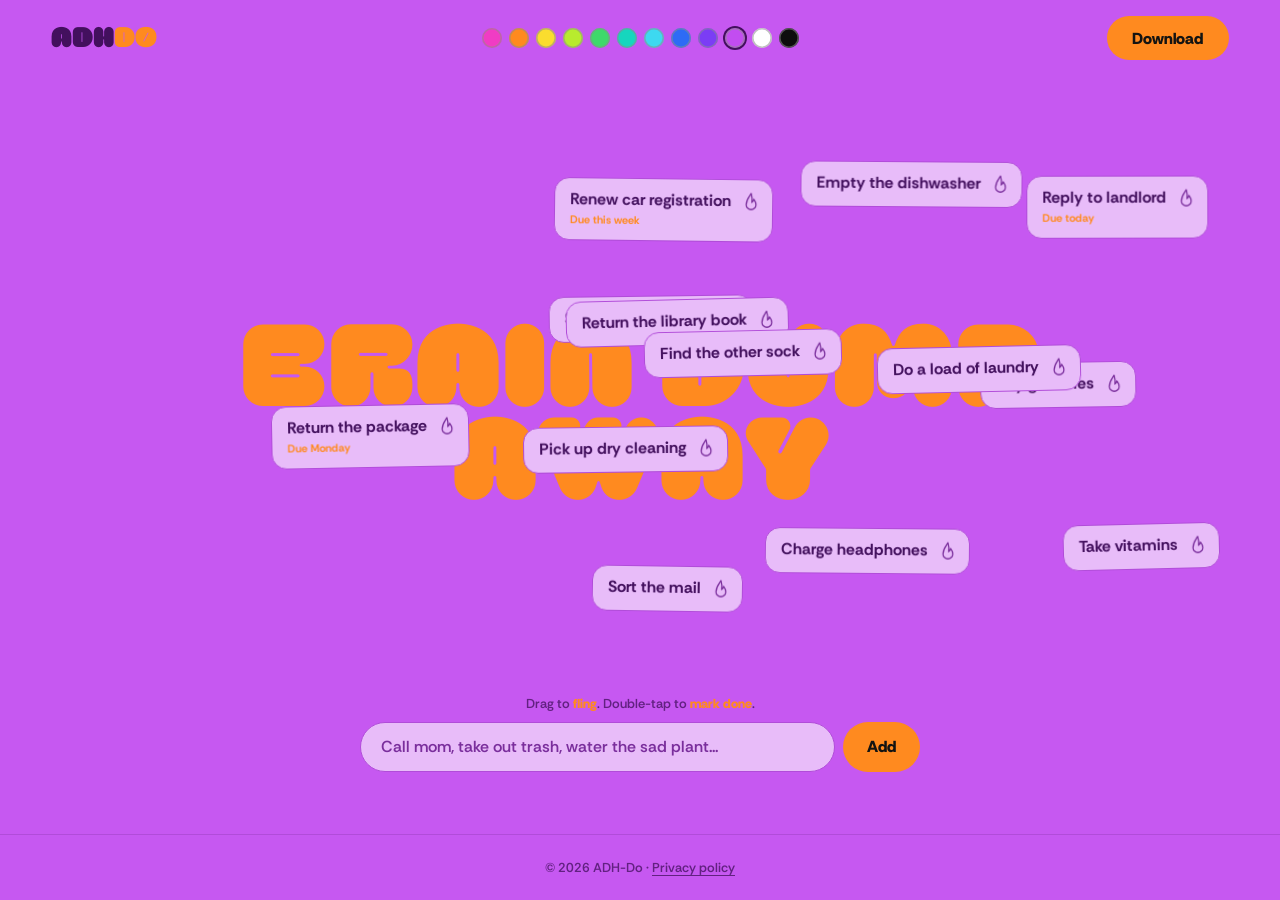
==== commit 9f2414e6: "Add files via upload" ====
--- a/index.html
+++ b/index.html
@@ -77,7 +77,7 @@
 .nav-cta{padding:.72em 1.6em;font-size:16px}
 
 /* footer */
-footer{border-top:1px solid var(--line);padding:24px var(--edge);display:flex;justify-content:space-between;
+footer{border-top:1px solid var(--line);padding:24px var(--edge);display:flex;justify-content:center;text-align:center;
   align-items:center;gap:12px;flex-wrap:wrap;color:var(--muted)}
 footer .wm{font-size:24px}
 footer .tiny{font-size:13px;font-weight:600}
@@ -228,6 +228,7 @@
 .card.done .due,.card.done .flame{display:none}
 /* urgent blaze: the app's licks, drawn live off the top edge */
 .blaze{position:absolute;left:0;top:-80px;width:100%;height:80px;pointer-events:none;overflow:hidden;z-index:-1}
+@media(max-width:640px){#themebar{gap:5px;margin-top:8px}.swatch{width:15px;height:15px}.swatch.acc{width:20px;height:20px}.swatch.sel{box-shadow:inset 0 0 0 1.2px rgba(140,140,140,.55),0 0 0 2px var(--text)}}
 </style></head><body data-page="sea"><div class="home-top"><div class="bar-left"><a class="wm" href="index.html" aria-label="ADH-Do">ADH<span class="do">Do</span></a></div><div id="themebar" aria-label="pick a theme"></div><div class="home-right"><a class="btn nav-cta" href="https://apps.apple.com/app/idXXXXXXXXXX" data-todo="app-store-url" rel="noopener">Download</a></div></div><section class="rink" id="rink"><div class="hero-line" id="heroLine" aria-live="polite"></div><div class="stream" id="stream" aria-label="a stream of floating tasks; tap one to complete it or add your own below"></div><div class="toast" id="toast"></div><div class="bottom"><p class="teach">Drag to <b>fling</b>. Double-tap to <b>mark done</b>.</p><div class="adder"><input id="addbox" type="text" maxlength="60" placeholder="Call mom, take out trash, water the sad plant..." aria-label="brain dump: type one or several tasks"><button class="add" id="addbtn" type="button">Add</button></div></div></section><footer><span class="tiny">© 2026 ADH-Do · <a class="foot-link" href="privacy.html">Privacy policy</a></span></footer><script>
 (function(){
   var DP=[
@@ -328,7 +329,7 @@
   function measure(){var r=rink.getBoundingClientRect();W=r.width;H=r.height;topPad=Math.min(H*0.2,130);botPad=Math.min(H*0.26,180);}
   function sizeRink(){var nv=document.querySelector('nav'),ft=document.querySelector('footer');var nh=(nv?nv.offsetHeight:0)+(ft?ft.offsetHeight:0);rink.style.height=Math.max(520,window.innerHeight-nh)+'px';measure();}
   window.addEventListener('resize',sizeRink);
-  var CURRENT=reduce?0:20, cards=[];   // the app's gentle rightward current
+  var CURRENT=reduce?0:8, cards=[];   // the app's gentle rightward current
   function rnd(a,b){return a+Math.random()*(b-a);}
 
   var DAYS=['monday','tuesday','wednesday','thursday','friday','saturday','sunday','mon','tue','tues','wed','thu','thur','thurs','fri','sat','sun'];
@@ -346,9 +347,9 @@
     var c={el:el,text:text,due:opts.due||'',w:w,h:h,done:false,grabbed:false,escortTo:null,
       x:opts.x!=null?opts.x:rnd(20,Math.max(40,W-w-20)),
       y:opts.y!=null?opts.y:rnd(topPad,Math.max(topPad+10,H-botPad-h)),
-      dx:CURRENT+rnd(-6,16), dy:0, seed:Math.random()*1000,
+      dx:CURRENT+rnd(-3,5), dy:0, seed:Math.random()*1000,
       vx:0,vy:0,ang:rnd(-5,5),angVel:0,lastTap:0};
-    c.vx=opts.vx!=null?opts.vx:c.dx; c.vy=opts.vy!=null?opts.vy:rnd(-10,10);
+    c.vx=opts.vx!=null?opts.vx:c.dx; c.vy=opts.vy!=null?opts.vy:rnd(-4,4);
     cards.push(c); draw(c); attach(c);
     if(opts.flame===2) blaze(c);
     var f=el.querySelector('.flame');
@@ -379,7 +380,7 @@
       c.x+=c.vx*dt;c.y+=c.vy*dt;c.ang+=c.angVel*dt;
       // a fling decays back onto the current; slow pucks ride it off the right edge and re-enter left
       c.vx=c.dx+(c.vx-c.dx)*keep; c.vy=c.dy+(c.vy-c.dy)*keep; c.angVel*=keep; c.ang*=Math.pow(0.4,dt);
-      if(!reduce&&Math.abs(c.vy)<8&&Math.abs(c.vx-c.dx)<8){ c.vy+=Math.sin(now*0.0011+c.seed)*6*dt; }
+      if(!reduce&&Math.abs(c.vy)<8&&Math.abs(c.vx-c.dx)<8){ c.vy+=Math.sin(now*0.0006+c.seed)*2.5*dt; }
       var minY=topPad,maxY=H-botPad-c.h;if(maxY<minY)maxY=minY;
       if(c.y<minY){c.y=minY;c.vy=Math.abs(c.vy)*0.6;}
       if(c.y>maxY){c.y=maxY;c.vy=-Math.abs(c.vy)*0.6;}
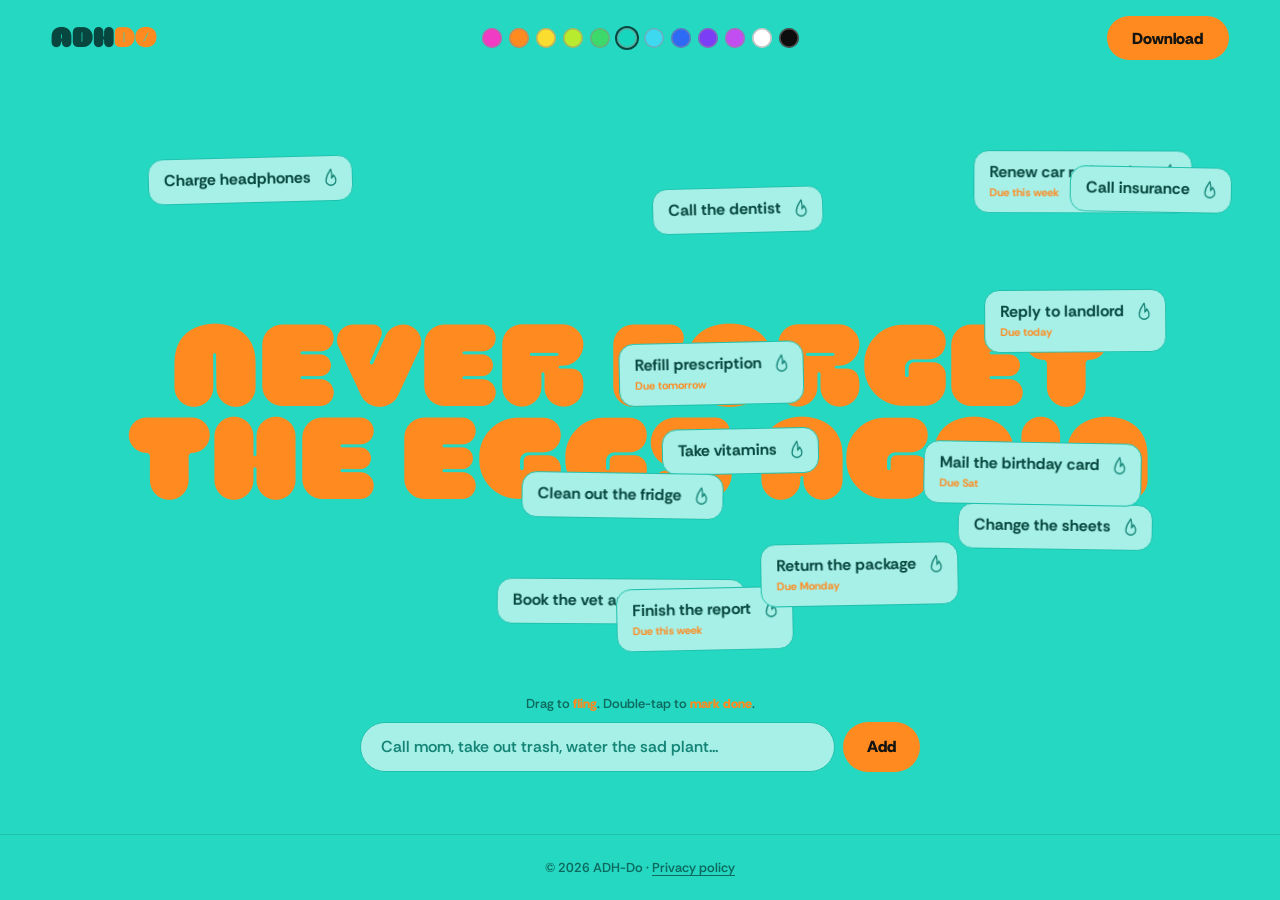
==== commit 3a96a97b: "Add files via upload" ====
--- a/index.html
+++ b/index.html
@@ -229,6 +229,7 @@
 /* urgent blaze: the app's licks, drawn live off the top edge */
 .blaze{position:absolute;left:0;top:-80px;width:100%;height:80px;pointer-events:none;overflow:hidden;z-index:-1}
 @media(max-width:640px){#themebar{gap:5px;margin-top:8px}.swatch{width:15px;height:15px}.swatch.acc{width:20px;height:20px}.swatch.sel{box-shadow:inset 0 0 0 1.2px rgba(140,140,140,.55),0 0 0 2px var(--text)}}
+@media(max-width:640px){.bottom #themebar{margin-top:6px;order:initial;flex-basis:auto;justify-content:center}}
 </style></head><body data-page="sea"><div class="home-top"><div class="bar-left"><a class="wm" href="index.html" aria-label="ADH-Do">ADH<span class="do">Do</span></a></div><div id="themebar" aria-label="pick a theme"></div><div class="home-right"><a class="btn nav-cta" href="https://apps.apple.com/app/idXXXXXXXXXX" data-todo="app-store-url" rel="noopener">Download</a></div></div><section class="rink" id="rink"><div class="hero-line" id="heroLine" aria-live="polite"></div><div class="stream" id="stream" aria-label="a stream of floating tasks; tap one to complete it or add your own below"></div><div class="toast" id="toast"></div><div class="bottom"><p class="teach">Drag to <b>fling</b>. Double-tap to <b>mark done</b>.</p><div class="adder"><input id="addbox" type="text" maxlength="60" placeholder="Call mom, take out trash, water the sad plant..." aria-label="brain dump: type one or several tasks"><button class="add" id="addbtn" type="button">Add</button></div></div></section><footer><span class="tiny">© 2026 ADH-Do · <a class="foot-link" href="privacy.html">Privacy policy</a></span></footer><script>
 (function(){
   var DP=[
@@ -512,4 +513,9 @@
   boot();
   window.addEventListener('load',boot);
 })();
+</script><script>
+(function(){ var bar=document.getElementById('themebar'), top=document.querySelector('.home-top'), right=document.querySelector('.home-right'), bottom=document.querySelector('.bottom');
+  if(!bar||!top||!bottom)return;
+  function place(){ if(window.innerWidth<=640){ if(bar.parentNode!==bottom) bottom.appendChild(bar); } else { if(bar.parentNode!==top) top.insertBefore(bar,right); } }
+  place(); window.addEventListener('resize',place); })();
 </script></body></html>
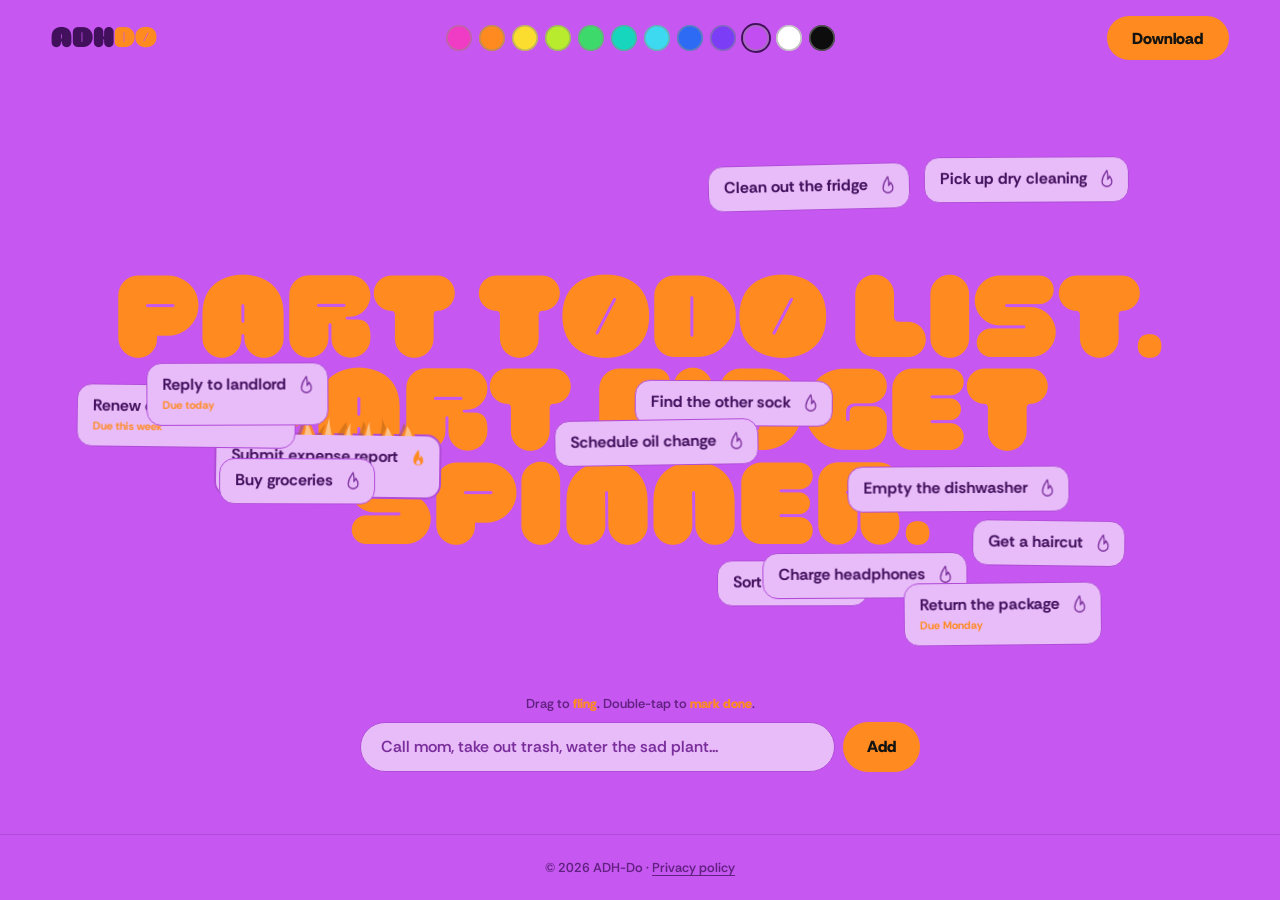
==== commit 30deb6cd: "Add files via upload" ====
--- a/index.html
+++ b/index.html
@@ -60,7 +60,7 @@
 .navlink.active{opacity:1;color:var(--accent)}
 .nav-right{flex:1 1 0;display:flex;align-items:center;gap:14px;justify-content:flex-end}
 #themebar{flex:0 0 auto;display:flex;align-items:center;gap:7px;flex-wrap:wrap;justify-content:center}
-.swatch{width:20px;height:20px;border-radius:50%;border:none;position:relative;padding:0;
+.swatch{width:26px;height:26px;border-radius:50%;border:none;position:relative;padding:0;
   box-shadow:inset 0 0 0 1.6px rgba(140,140,140,.55);transition:transform .12s}
 .swatch:hover{transform:scale(1.18)}
 .swatch:focus-visible{outline:2px solid var(--text);outline-offset:2px}
@@ -208,7 +208,7 @@
 @media(max-width:640px){.hero-line{width:94%;top:44%}}
 
 .swatch{animation:swin .22s cubic-bezier(.2,1.3,.4,1) both}
-.swatch.acc{width:26px;height:26px}
+
 @keyframes swin{from{transform:scale(.4);opacity:0}}
 @media (prefers-reduced-motion:reduce){.swatch{animation:none}}
 .foot-link{color:var(--muted);text-decoration:underline;text-underline-offset:3px}.foot-link:hover{color:var(--accent)}
@@ -228,8 +228,8 @@
 .card.done .due,.card.done .flame{display:none}
 /* urgent blaze: the app's licks, drawn live off the top edge */
 .blaze{position:absolute;left:0;top:-80px;width:100%;height:80px;pointer-events:none;overflow:hidden;z-index:-1}
-@media(max-width:640px){#themebar{gap:5px;margin-top:8px}.swatch{width:15px;height:15px}.swatch.acc{width:20px;height:20px}.swatch.sel{box-shadow:inset 0 0 0 1.2px rgba(140,140,140,.55),0 0 0 2px var(--text)}}
-@media(max-width:640px){.bottom #themebar{margin-top:6px;order:initial;flex-basis:auto;justify-content:center}}
+@media(max-width:640px){#themebar{gap:5px;margin-top:8px}.swatch{width:20px;height:20px}.swatch.sel{box-shadow:inset 0 0 0 1.2px rgba(140,140,140,.55),0 0 0 2px var(--text)}}
+@media(max-width:640px){.bottom{bottom:30px}.bottom #themebar{margin-top:30px;order:initial;flex-basis:auto;justify-content:center}}
 </style></head><body data-page="sea"><div class="home-top"><div class="bar-left"><a class="wm" href="index.html" aria-label="ADH-Do">ADH<span class="do">Do</span></a></div><div id="themebar" aria-label="pick a theme"></div><div class="home-right"><a class="btn nav-cta" href="https://apps.apple.com/app/idXXXXXXXXXX" data-todo="app-store-url" rel="noopener">Download</a></div></div><section class="rink" id="rink"><div class="hero-line" id="heroLine" aria-live="polite"></div><div class="stream" id="stream" aria-label="a stream of floating tasks; tap one to complete it or add your own below"></div><div class="toast" id="toast"></div><div class="bottom"><p class="teach">Drag to <b>fling</b>. Double-tap to <b>mark done</b>.</p><div class="adder"><input id="addbox" type="text" maxlength="60" placeholder="Call mom, take out trash, water the sad plant..." aria-label="brain dump: type one or several tasks"><button class="add" id="addbtn" type="button">Add</button></div></div></section><footer><span class="tiny">© 2026 ADH-Do · <a class="foot-link" href="privacy.html">Privacy policy</a></span></footer><script>
 (function(){
   var DP=[
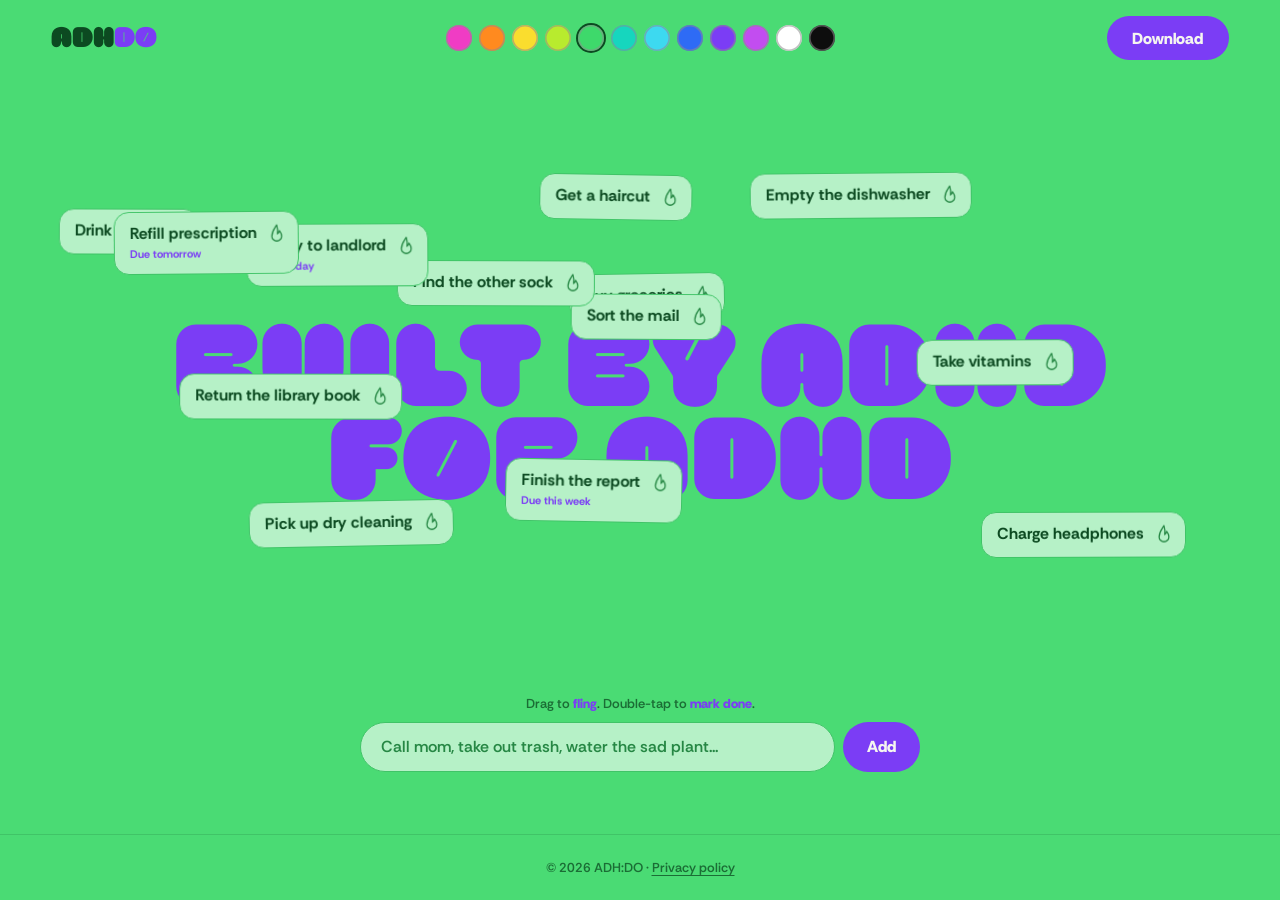
==== commit 0d171d8e: "Add files via upload" ====
--- a/index.html
+++ b/index.html
@@ -1,4 +1,4 @@
-<!doctype html><html lang="en"><head><meta charset="utf-8"><meta name="viewport" content="width=device-width, initial-scale=1, maximum-scale=1"><title>ADH-Do. Your brain, floating by</title><meta name="description" content="the to-do app for brains that don't. Tap a task to do it, fling the rest, add your own."><link rel="preconnect" href="https://fonts.googleapis.com"><link rel="preconnect" href="https://fonts.gstatic.com" crossorigin><link href="https://fonts.googleapis.com/css2?family=Rethink+Sans:wght@500;600;700;800&display=swap" rel="stylesheet"><style>
+<!doctype html><html lang="en"><head><meta charset="utf-8"><meta name="viewport" content="width=device-width, initial-scale=1, maximum-scale=1"><title>ADH:DO | The ADHD to-do app for brains that don't</title><meta name="description" content="Brain dump your tasks, let AI sort them, and float them around until one sticks. ADH:DO is the ADHD to-do app with a coach built in. Free on iPhone."><link rel="canonical" href="https://www.adhdoapp.com/"><link rel="icon" type="image/png" href="/favicon.png"><link rel="apple-touch-icon" href="/apple-touch-icon.png"><meta name="theme-color" content="#C24DF0"><meta property="og:type" content="website"><meta property="og:site_name" content="ADH:DO"><meta property="og:url" content="https://www.adhdoapp.com/"><meta property="og:title" content="ADH:DO | The ADHD to-do app for brains that don't"><meta property="og:description" content="Brain dump your tasks, let AI sort them, and float them around until one sticks. ADH:DO is the ADHD to-do app with a coach built in. Free on iPhone."><meta property="og:image" content="https://www.adhdoapp.com/og.png"><meta property="og:image:width" content="1200"><meta property="og:image:height" content="630"><meta property="og:image:alt" content="ADH:DO: floating task cards, some on fire, on a purple screen"><meta name="twitter:card" content="summary_large_image"><meta name="twitter:title" content="ADH:DO | The ADHD to-do app for brains that don't"><meta name="twitter:description" content="Brain dump your tasks, let AI sort them, and float them around until one sticks. ADH:DO is the ADHD to-do app with a coach built in. Free on iPhone."><meta name="twitter:image" content="https://www.adhdoapp.com/og.png"><link rel="preconnect" href="https://fonts.googleapis.com"><link rel="preconnect" href="https://fonts.gstatic.com" crossorigin><link href="https://fonts.googleapis.com/css2?family=Rethink+Sans:wght@500;600;700;800&display=swap" rel="stylesheet"><style>
 :root{
   /* vocabulary */
   --c-magenta:#F03CC4;
@@ -201,7 +201,7 @@
 
 
 /* big fun line behind the sea */
-.hero-line{position:absolute;left:50%;top:50%;transform:translate(-50%,-52%);z-index:2;pointer-events:none;text-align:center;
+.hero-line{margin:0;font-weight:400;position:absolute;left:50%;top:50%;transform:translate(-50%,-52%);z-index:2;pointer-events:none;text-align:center;
   font-family:var(--roena);color:var(--accent);font-size:clamp(52px,9.6vw,164px);line-height:.76;letter-spacing:.005em;
   width:84%;transition:opacity .22s ease,color .45s}
 .hero-line.swap{opacity:0}
@@ -230,7 +230,7 @@
 .blaze{position:absolute;left:0;top:-80px;width:100%;height:80px;pointer-events:none;overflow:hidden;z-index:-1}
 @media(max-width:640px){#themebar{gap:5px;margin-top:8px}.swatch{width:20px;height:20px}.swatch.sel{box-shadow:inset 0 0 0 1.2px rgba(140,140,140,.55),0 0 0 2px var(--text)}}
 @media(max-width:640px){.bottom{bottom:30px}.bottom #themebar{margin-top:30px;order:initial;flex-basis:auto;justify-content:center}}
-</style></head><body data-page="sea"><div class="home-top"><div class="bar-left"><a class="wm" href="index.html" aria-label="ADH-Do">ADH<span class="do">Do</span></a></div><div id="themebar" aria-label="pick a theme"></div><div class="home-right"><a class="btn nav-cta" href="https://apps.apple.com/app/idXXXXXXXXXX" data-todo="app-store-url" rel="noopener">Download</a></div></div><section class="rink" id="rink"><div class="hero-line" id="heroLine" aria-live="polite"></div><div class="stream" id="stream" aria-label="a stream of floating tasks; tap one to complete it or add your own below"></div><div class="toast" id="toast"></div><div class="bottom"><p class="teach">Drag to <b>fling</b>. Double-tap to <b>mark done</b>.</p><div class="adder"><input id="addbox" type="text" maxlength="60" placeholder="Call mom, take out trash, water the sad plant..." aria-label="brain dump: type one or several tasks"><button class="add" id="addbtn" type="button">Add</button></div></div></section><footer><span class="tiny">© 2026 ADH-Do · <a class="foot-link" href="privacy.html">Privacy policy</a></span></footer><script>
+</style><script type="application/ld+json">{"@context":"https://schema.org","@type":"SoftwareApplication","name":"ADH:DO","alternateName":["ADHDO","ADH DO"],"operatingSystem":"iOS","applicationCategory":"ProductivityApplication","description":"The ADHD to-do app for brains that don't. Brain dump your tasks, let AI sort them, and float them around until one sticks. A coach that gets you started, not a list that nags.","url":"https://www.adhdoapp.com/","installUrl":"https://apps.apple.com/us/app/adh-do/id6757678709","downloadUrl":"https://apps.apple.com/us/app/adh-do/id6757678709","offers":{"@type":"Offer","price":"0","priceCurrency":"USD"},"image":"https://www.adhdoapp.com/og.png","publisher":{"@type":"Organization","name":"ADH:DO","url":"https://www.adhdoapp.com/","email":"support@adhdoapp.com"}}</script></head><body data-page="sea"><noscript><p>ADH:DO is the ADHD to-do app for brains that don't. Brain dump your tasks, let AI sort them, mark the urgent ones on fire, and start with one. Free on iPhone: <a href="https://apps.apple.com/us/app/adh-do/id6757678709">download on the App Store</a>.</p></noscript><div class="home-top"><div class="bar-left"><a class="wm" href="index.html" aria-label="ADH:DO">ADH<span class="do">Do</span></a></div><div id="themebar" aria-label="pick a theme"></div><div class="home-right"><a class="btn nav-cta" href="https://apps.apple.com/us/app/adh-do/id6757678709" rel="noopener">Download</a></div></div><section class="rink" id="rink"><h1 class="hero-line" id="heroLine" aria-live="polite">The to-do app for brains that don't</h1><div class="stream" id="stream" aria-label="a stream of floating tasks; tap one to complete it or add your own below"></div><div class="toast" id="toast"></div><div class="bottom"><p class="teach">Drag to <b>fling</b>. Double-tap to <b>mark done</b>.</p><div class="adder"><input id="addbox" type="text" maxlength="60" placeholder="Call mom, take out trash, water the sad plant..." aria-label="brain dump: type one or several tasks"><button class="add" id="addbtn" type="button">Add</button></div></div></section><footer><span class="tiny">© 2026 ADH:DO · <a class="foot-link" href="privacy.html">Privacy policy</a></span></footer><script>
 (function(){
   var DP=[
     {id:'magenta',hex:'F03CC4',ink:'5A0E47',accents:[['gold','FADD2E'],['teal','16D6BE'],['lime','B8EB2E'],['aqua','3DD9F0'],['blue','2E6BF5'],['tangerine','FF8A1F']]},
@@ -516,6 +516,7 @@
 </script><script>
 (function(){ var bar=document.getElementById('themebar'), top=document.querySelector('.home-top'), right=document.querySelector('.home-right'), bottom=document.querySelector('.bottom');
   if(!bar||!top||!bottom)return;
-  function place(){ if(window.innerWidth<=640){ if(bar.parentNode!==bottom) bottom.appendChild(bar); } else { if(bar.parentNode!==top) top.insertBefore(bar,right); } }
-  place(); window.addEventListener('resize',place); })();
+  var mq=window.matchMedia('(max-width:640px)');
+  function place(){ if(mq.matches){ if(bar.parentNode!==bottom) bottom.appendChild(bar); } else { if(bar.parentNode!==top) top.insertBefore(bar,right); } }
+  place(); window.addEventListener('resize',place); if(mq.addEventListener)mq.addEventListener('change',place); })();
 </script></body></html>
